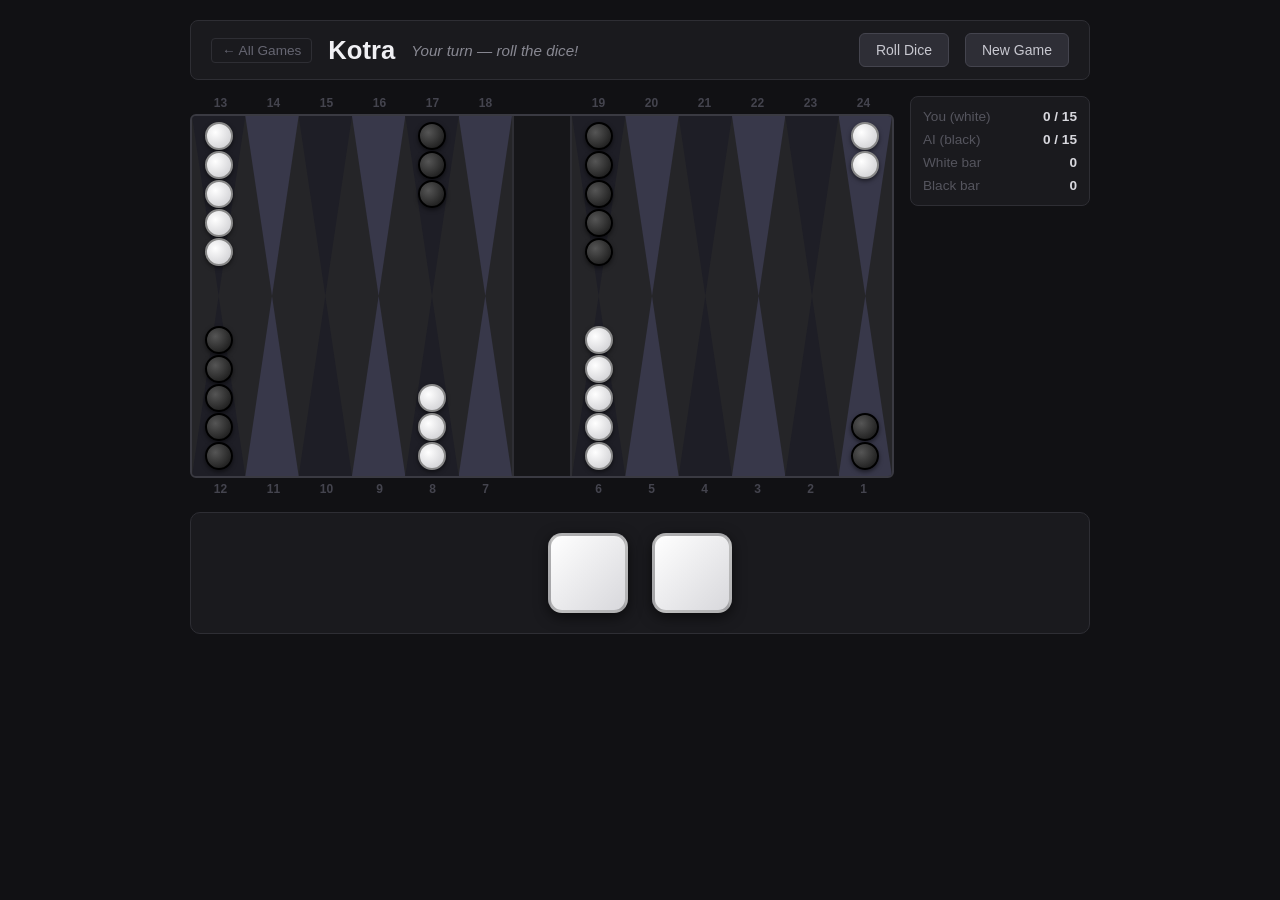
==== games/kotra/index.html @ 369be31d "Launch Bjossi's Claude Games with three games - Kotra: browser-based backgammon vs AI - Tommi's Shoo" ====
<!DOCTYPE html>
<html lang="en">
<head>
  <meta charset="UTF-8">
  <meta name="viewport" content="width=device-width, initial-scale=1.0">
  <title>Kotra</title>
  <link rel="stylesheet" href="style.css">
</head>
<body>
  <div id="app">
    <header>
      <a href="../../index.html" class="back-link">← All Games</a>
      <h1>Kotra</h1>
      <div id="status">Press "Roll Dice" to start</div>
      <button id="btn-roll">Roll Dice</button>
      <button id="btn-new">New Game</button>
    </header>

    <div id="board-container">
      <!-- Top label row (points 13-24) -->
      <div id="top-labels" class="labels"></div>

      <div id="board">
        <!-- Top half: points 13-24 (left to right) -->
        <div id="top-half">
          <div id="top-left" class="half-board"></div>
          <div id="bar-top" class="bar-section"></div>
          <div id="top-right" class="half-board"></div>
        </div>

        <!-- Bottom half: points 12-1 (left to right) -->
        <div id="bottom-half">
          <div id="bottom-left" class="half-board"></div>
          <div id="bar-bottom" class="bar-section"></div>
          <div id="bottom-right" class="half-board"></div>
        </div>
      </div>

      <!-- Bottom label row (points 1-12) -->
      <div id="bottom-labels" class="labels"></div>

    </div>

    <div id="sidebar">
      <div id="score-area">
        <div class="score-row">
          <span class="score-label">You (white)</span>
          <span id="white-off" class="score-value">0 / 15</span>
        </div>
        <div class="score-row">
          <span class="score-label">AI (black)</span>
          <span id="black-off" class="score-value">0 / 15</span>
        </div>
        <div class="score-row">
          <span class="score-label">White bar</span>
          <span id="white-bar" class="score-value">0</span>
        </div>
        <div class="score-row">
          <span class="score-label">Black bar</span>
          <span id="black-bar" class="score-value">0</span>
        </div>
      </div>
    </div>

    <!-- Dice spanning full width below board+sidebar -->
    <div id="dice-area">
      <div id="dice-display">
        <div class="die" id="die1"></div>
        <div class="die" id="die2"></div>
      </div>
    </div>

    <div id="overlay" class="hidden">
      <div id="overlay-content">
        <h2 id="overlay-title"></h2>
        <button id="overlay-new">Play Again</button>
      </div>
    </div>
  </div>

  <script src="game.js"></script>
</body>
</html>
---- games/kotra/style.css ----
*, *::before, *::after { box-sizing: border-box; margin: 0; padding: 0; }

body {
  background: #111114;
  color: #e0e0e4;
  font-family: -apple-system, BlinkMacSystemFont, 'Segoe UI', sans-serif;
  min-height: 100vh;
  display: flex;
  justify-content: center;
  align-items: flex-start;
  padding: 20px;
}

#app {
  display: grid;
  grid-template-rows: auto 1fr auto;
  grid-template-columns: 1fr 180px;
  grid-template-areas:
    "header header"
    "board-container sidebar"
    "dice dice";
  gap: 16px;
  max-width: 900px;
  width: 100%;
}

header {
  grid-area: header;
  display: flex;
  align-items: center;
  gap: 16px;
  background: #1a1a1e;
  border: 1px solid #2e2e34;
  border-radius: 8px;
  padding: 12px 20px;
}

h1 { font-size: 1.6rem; font-weight: 700; color: #f0f0f4; flex-shrink: 0; }

.back-link {
  color: #666672;
  text-decoration: none;
  font-size: 0.85rem;
  flex-shrink: 0;
  border: 1px solid #2e2e34;
  padding: 4px 10px;
  border-radius: 4px;
  transition: color 0.15s, border-color 0.15s;
}
.back-link:hover { color: #d8d8de; border-color: #55555e; }

#status {
  flex: 1;
  font-size: 0.95rem;
  color: #888892;
  font-style: italic;
}

button {
  background: #2e2e36;
  color: #c8c8d0;
  border: 1px solid #44444e;
  border-radius: 6px;
  padding: 8px 16px;
  font-size: 0.875rem;
  cursor: pointer;
  font-family: inherit;
  transition: background 0.15s, border-color 0.15s, color 0.15s;
}
button:hover { background: #3a3a44; border-color: #66666e; color: #f0f0f4; }
button:disabled { opacity: 0.4; cursor: default; }

#board-container {
  grid-area: board-container;
  display: flex;
  flex-direction: column;
  gap: 4px;
}

.labels {
  display: flex;
  padding: 0 4px;
}

.label-spacer { flex: 0 0 60px; }

.point-label {
  flex: 1;
  text-align: center;
  font-size: 0.75rem;
  color: #44444e;
  font-weight: 600;
}

#board {
  background: #252528;
  border: 2px solid #3a3a42;
  border-radius: 6px;
  overflow: hidden;
  display: flex;
  flex-direction: column;
}

#top-half, #bottom-half {
  display: flex;
  height: 180px;
}

.half-board {
  flex: 1;
  display: flex;
}

.bar-section {
  flex: 0 0 60px;
  background: #161619;
  display: flex;
  flex-direction: column;
  align-items: center;
  justify-content: space-evenly;
  border-left: 2px solid #2e2e34;
  border-right: 2px solid #2e2e34;
}

/* Points */
.point {
  flex: 1;
  display: flex;
  flex-direction: column;
  align-items: center;
  cursor: pointer;
  position: relative;
  min-width: 0;
  padding: 2px;
  transition: filter 0.15s;
}

.point:hover { filter: brightness(1.2); }

.point.highlight {
  filter: brightness(1.3);
  outline: 2px solid #6688ff;
  outline-offset: -2px;
  z-index: 2;
}

.point.selected {
  filter: brightness(1.4);
  outline: 3px solid #44ddaa;
  outline-offset: -2px;
  z-index: 3;
}

.point.top-point {
  flex-direction: column;
  justify-content: flex-start;
}
.point.bottom-point {
  flex-direction: column-reverse;
  justify-content: flex-start;
}

.triangle {
  position: absolute;
  top: 0; left: 0; right: 0; bottom: 0;
  z-index: 0;
}

.point.top-point .triangle {
  clip-path: polygon(50% 100%, 0% 0%, 100% 0%);
}
.point.bottom-point .triangle {
  clip-path: polygon(50% 0%, 0% 100%, 100% 100%);
}

.triangle.dark  { background: #1e1e26; }
.triangle.light { background: #38384a; }

.checkers-stack {
  position: relative;
  z-index: 1;
  display: flex;
  flex-direction: column;
  align-items: center;
  gap: 1px;
  padding: 4px 2px;
}

.point.bottom-point .checkers-stack {
  flex-direction: column-reverse;
}

.checker {
  width: 28px;
  height: 28px;
  border-radius: 50%;
  border: 2px solid rgba(0,0,0,0.4);
  display: flex;
  align-items: center;
  justify-content: center;
  font-size: 0.65rem;
  font-weight: bold;
  flex-shrink: 0;
  box-shadow: 0 2px 4px rgba(0,0,0,0.5);
}

.checker.white {
  background: radial-gradient(circle at 35% 35%, #ffffff, #c8c8cc);
  color: #333;
  border-color: #888;
}
.checker.black {
  background: radial-gradient(circle at 35% 35%, #555, #111);
  color: #ccc;
  border-color: #000;
}

.count-badge {
  width: 28px;
  height: 28px;
  border-radius: 50%;
  display: flex;
  align-items: center;
  justify-content: center;
  font-size: 0.75rem;
  font-weight: bold;
  flex-shrink: 0;
}
.count-badge.white { background: rgba(255,255,255,0.3); color: #fff; }
.count-badge.black { background: rgba(0,0,0,0.5); color: #ccc; }

/* Bar checkers */
.bar-checker {
  width: 34px;
  height: 34px;
  border-radius: 50%;
  border: 2px solid rgba(0,0,0,0.4);
  display: flex;
  align-items: center;
  justify-content: center;
  font-size: 0.8rem;
  font-weight: bold;
  box-shadow: 0 2px 4px rgba(0,0,0,0.5);
  cursor: pointer;
}
.bar-checker.white {
  background: radial-gradient(circle at 35% 35%, #ffffff, #c8c8cc);
  color: #333;
}
.bar-checker.black {
  background: radial-gradient(circle at 35% 35%, #555, #111);
  color: #ccc;
}
.bar-checker.highlight {
  outline: 3px solid #6688ff;
}

/* Sidebar */
#sidebar {
  grid-area: sidebar;
  display: flex;
  flex-direction: column;
  gap: 16px;
}

/* Dice area */
#dice-area {
  grid-area: dice;
  background: #1a1a1e;
  border: 1px solid #2e2e34;
  border-radius: 10px;
  padding: 20px;
  display: flex;
  justify-content: center;
  align-items: center;
}

#dice-display {
  display: flex;
  gap: 24px;
  align-items: center;
}

.die {
  width: 80px;
  height: 80px;
  border-radius: 14px;
  border: 3px solid rgba(255,255,255,0.35);
  display: grid;
  grid-template-columns: repeat(3, 1fr);
  grid-template-rows: repeat(3, 1fr);
  padding: 10px;
  gap: 4px;
  box-shadow: 0 4px 14px rgba(0,0,0,0.6), inset 0 1px 0 rgba(255,255,255,0.2);
  transition: transform 0.15s, opacity 0.2s;
}

/* Die colors reflect current player */
#dice-display.turn-white .die {
  background: linear-gradient(135deg, #ffffff, #d8d8dc);
  border-color: rgba(0,0,0,0.25);
}
#dice-display.turn-white .pip {
  background: rgba(10,10,20,0.85);
  box-shadow: 0 1px 2px rgba(0,0,0,0.3);
}

#dice-display.turn-black .die {
  background: linear-gradient(135deg, #2a2a2a, #111111);
  border-color: rgba(255,255,255,0.2);
}
#dice-display.turn-black .pip {
  background: rgba(255,255,255,0.92);
  box-shadow: 0 1px 3px rgba(0,0,0,0.4);
}

/* Doubles badge */
.die-wrap {
  position: relative;
  display: inline-flex;
}
.doubles-badge {
  position: absolute;
  top: -10px;
  right: -10px;
  background: #6688ff;
  color: #fff;
  font-size: 0.75rem;
  font-weight: bold;
  border-radius: 50%;
  width: 24px;
  height: 24px;
  display: flex;
  align-items: center;
  justify-content: center;
  border: 2px solid #fff;
  box-shadow: 0 2px 6px rgba(0,0,0,0.5);
  z-index: 10;
}

.die.used {
  opacity: 0.35;
  transform: scale(0.9);
}

.pip {
  border-radius: 50%;
  width: 100%;
  height: 100%;
}

/* Pip visibility is handled entirely by JS */

#score-area {
  background: #1a1a1e;
  border: 1px solid #2e2e34;
  border-radius: 8px;
  padding: 12px;
  display: flex;
  flex-direction: column;
  gap: 8px;
}

.score-row {
  display: flex;
  justify-content: space-between;
  font-size: 0.85rem;
}
.score-label { color: #55555e; }
.score-value { color: #d8d8de; font-weight: 600; }

/* Overlay */
#overlay {
  position: fixed;
  inset: 0;
  background: rgba(0,0,0,0.8);
  display: flex;
  align-items: center;
  justify-content: center;
  z-index: 100;
}
#overlay.hidden { display: none; }

#overlay-content {
  background: #1a1a1e;
  border: 1px solid #3a3a42;
  border-radius: 12px;
  padding: 40px 60px;
  text-align: center;
  display: flex;
  flex-direction: column;
  gap: 20px;
}

#overlay-title {
  font-size: 2rem;
  font-weight: 700;
  color: #f0f0f4;
}
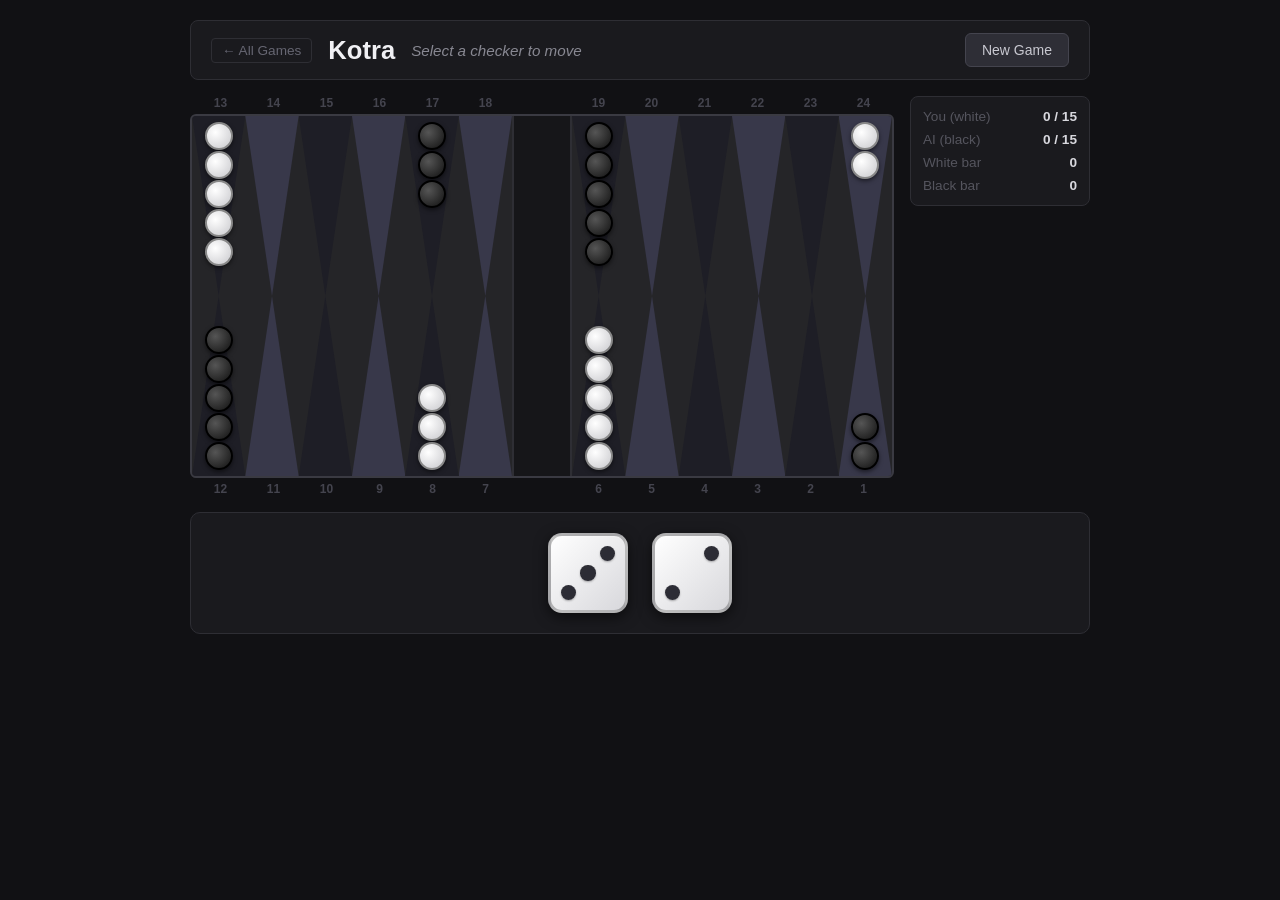
==== commit c161c690: "Remove Roll Dice button from Kotra — dice auto-roll every turn Co-Authored-By: Claude Sonnet 4.6 <no" ====
--- a/games/kotra/index.html
+++ b/games/kotra/index.html
@@ -12,7 +12,6 @@
       <a href="../../index.html" class="back-link">← All Games</a>
       <h1>Kotra</h1>
       <div id="status">Press "Roll Dice" to start</div>
-      <button id="btn-roll">Roll Dice</button>
       <button id="btn-new">New Game</button>
     </header>
 
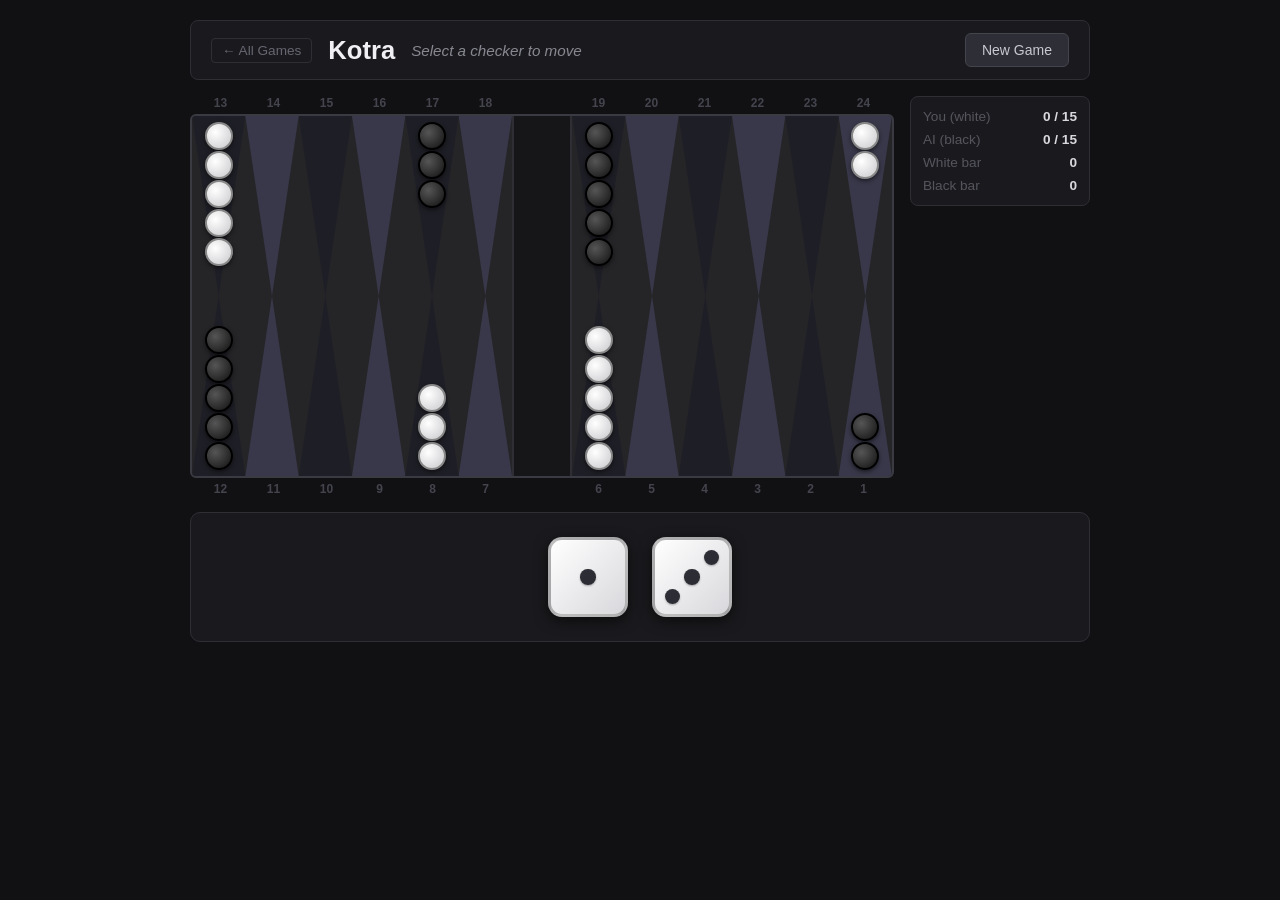
==== commit 629a269c: "Add 1-10 move scorer to Kotra with optimal move hint After each player turn, show a score (1-10) bel" ====
--- a/games/kotra/index.html
+++ b/games/kotra/index.html
@@ -67,6 +67,7 @@
         <div class="die" id="die1"></div>
         <div class="die" id="die2"></div>
       </div>
+      <div id="move-feedback" class="hidden"></div>
     </div>
 
     <div id="overlay" class="hidden">
--- a/games/kotra/style.css
+++ b/games/kotra/style.css
@@ -271,8 +271,11 @@
   border-radius: 10px;
   padding: 20px;
   display: flex;
-  justify-content: center;
-  align-items: center;
+  flex-direction: column;
+  justify-content: center;
+  align-items: center;
+  gap: 14px;
+  min-height: 130px;
 }
 
 #dice-display {
@@ -369,6 +372,38 @@
 .score-label { color: #55555e; }
 .score-value { color: #d8d8de; font-weight: 600; }
 
+/* Move feedback */
+#move-feedback {
+  display: flex;
+  align-items: center;
+  gap: 12px;
+  opacity: 0;
+  transition: opacity 0.35s;
+  pointer-events: none;
+}
+#move-feedback.hidden { display: none; }
+#move-feedback.visible { opacity: 1; }
+
+.fb-rating {
+  font-size: 1.5rem;
+  font-weight: 700;
+  min-width: 48px;
+  text-align: center;
+  line-height: 1;
+}
+.fb-great { color: #44dd88; }
+.fb-ok    { color: #ffcc44; }
+.fb-poor  { color: #ff6655; }
+
+.fb-label {
+  font-size: 0.82rem;
+  color: #666672;
+}
+.fb-label em {
+  color: #a8a8b8;
+  font-style: normal;
+}
+
 /* Overlay */
 #overlay {
   position: fixed;
